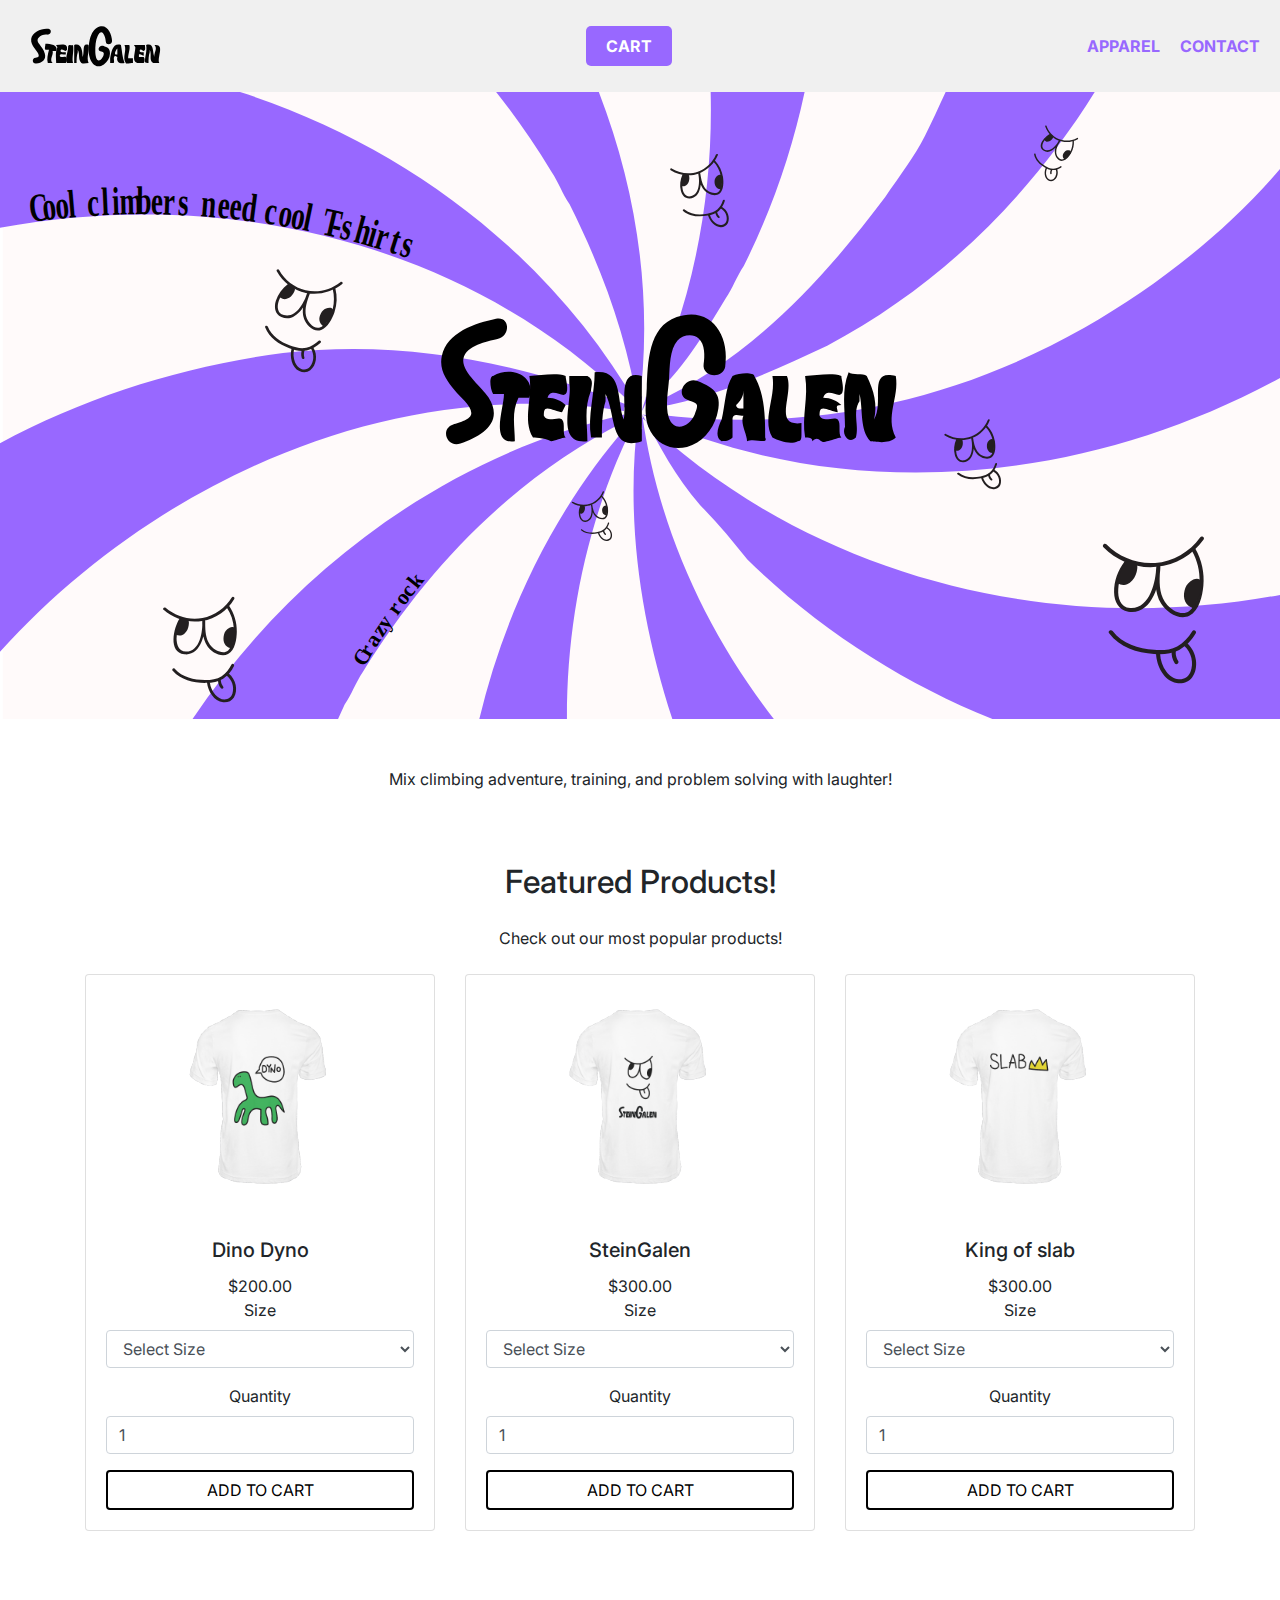
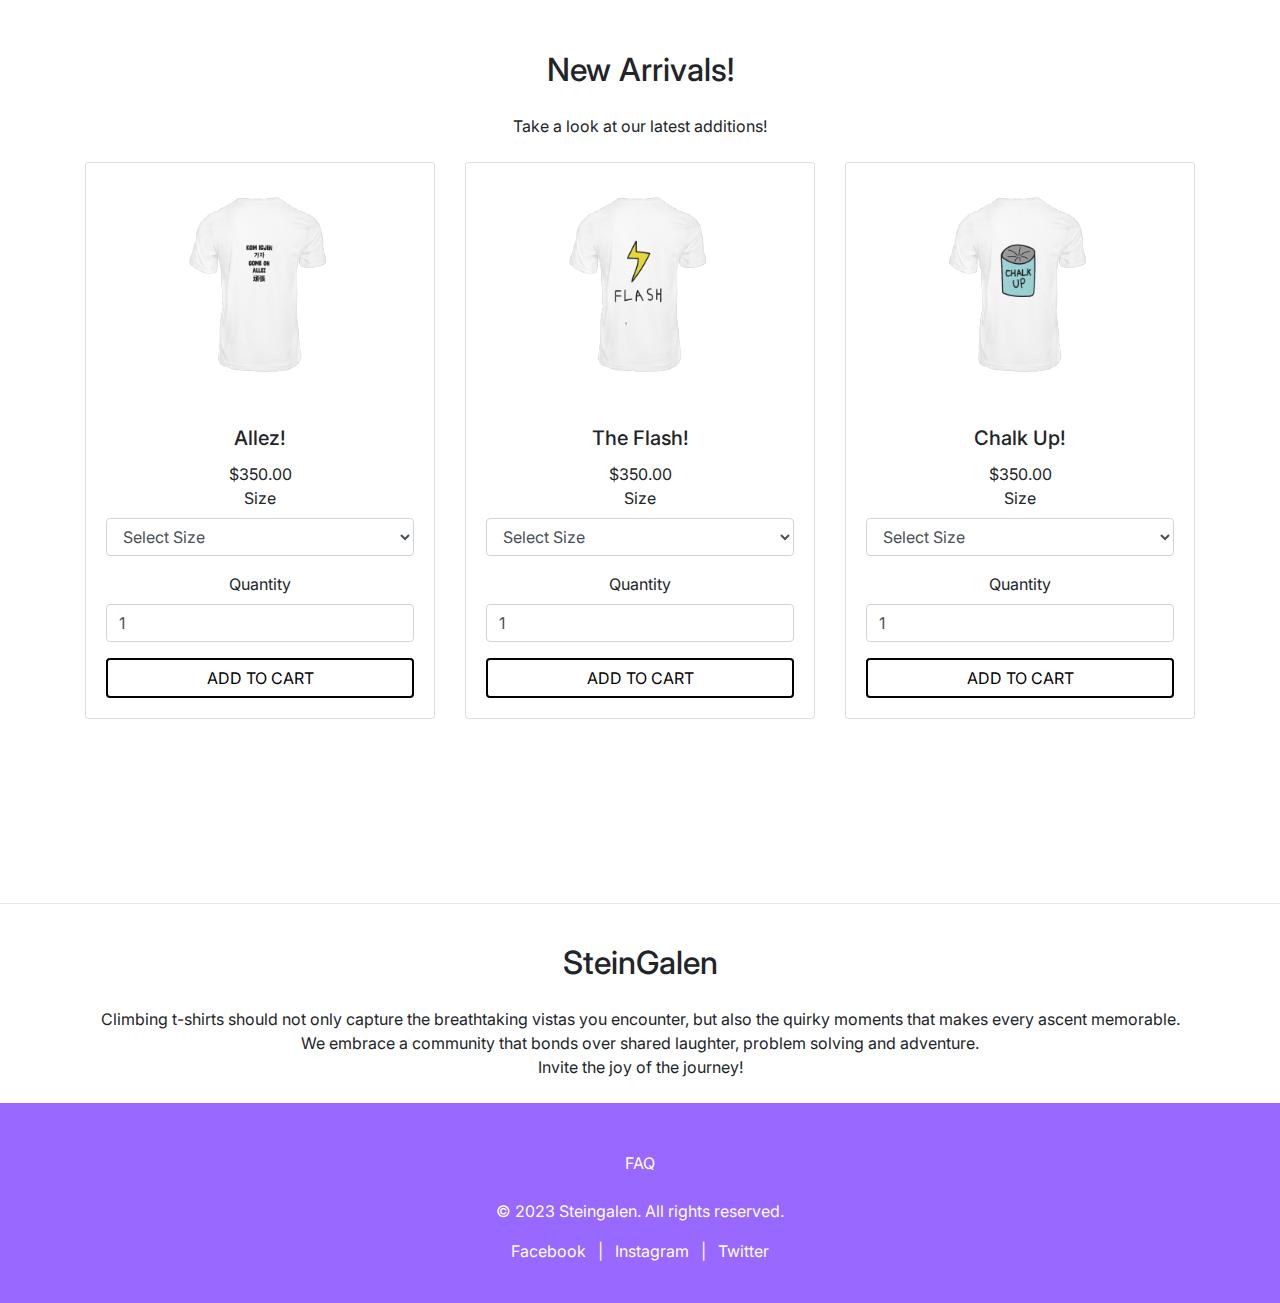
==== index.html @ 7aa998fc "Initial and full commit" ====
<!DOCTYPE html>
<html lang="en">

<head>
  <meta charset="UTF-8">
  <meta name="viewport" content="width=device-width, initial-scale=1.0">
  <title>SteinGalen - Home</title>
  <!-- Bootstrap CSS -->
  <link rel="stylesheet" href="https://stackpath.bootstrapcdn.com/bootstrap/4.3.1/css/bootstrap.min.css">
  <!-- Your Custom CSS -->
  <link rel="stylesheet" href="styles.css">
</head>

<body>

  <!-- Header -->
  <header>
    <div class="logo">
      <a href="index.html">
        <img src="fig/logo/steingalen_logo.svg" alt="Steingalen Logo">
      </a>
    </div>
    <div class="cart-button">
      <a href="cart.html" class="button"><strong>CART</strong></a>
    </div>
    <nav>
      <ul>
        <li><a href="apparel.html"><strong>APPAREL</strong></a></li>
        <li><a href="contact.html"><strong>CONTACT</strong></a></li>
      </ul>
    </nav>
  </header>

  <!-- Main Content -->
  <main>
    <!-- Banner Section -->
    <section class="banner">
      <img src="fig/products/steingalen_banner.svg" alt="Steingalen Banner" class="img-fluid w-100">
    </section>

    <!-- Text Section -->
    <section class="text-section text-center py-4">
      <br> <!-- Line break before your text -->
      <p>Mix climbing adventure, training, and problem solving with laughter!</p>
    </section>

    <!-- Featured Products -->
    <section class="featured-products py-5">
      <div class="container text-center">
        <h2 class="mb-4">Featured Products!</h2>
        <p>Check out our most popular products!</p>
        <br> <!-- Line break before your text -->
        <div class="row row-centered-columns" id="featured-products-row">
          <!-- Product cards will be appended here -->
        </div>
      </div>
    </section>

    <!-- New Arrivals -->
    <section class="new-arrivals py-5">
      <div class="container text-center">
        <h2 class="mb-4">New Arrivals!</h2>
        <p>Take a look at our latest additions!</p>
        <br> <!-- Line break before your text -->
        <div class="row row-centered-columns" id="new-arrivals-row">
          <!-- Product cards will be appended here -->
        </div>
      </div>
    </section>

    <!-- About -->
    <section class="about py-5">

    </section>

    <div id="notification" class="notification"></div>


    <hr>
    <!-- Text Section -->
    <section class="text-section text-center py-4">
      <div class="container">
        <h2 class="mb-4">SteinGalen</h2>
        <p>Climbing t-shirts should not only capture the breathtaking vistas you encounter, but also
          the quirky moments that makes every ascent memorable.</p>
        <p> We embrace a community
          that bonds over shared laughter, problem solving and adventure.</p>
        <p>Invite the joy of the journey!</p>
      </div>
    </section>

  </main>

  <!-- Footer -->
  <footer class="fixed-footer text-white text-center py-4">
    <div class="container">
      <div class="social-media mb-4 mt-4">
        <a href="faq.html" class="text-white mx-2">FAQ</a>
      </div>
      <p class="mb-0">&copy; 2023 Steingalen. All rights reserved.</p>
      <div class="mb-3 mt-3">
        <a href="#" class="text-white mx-2">Facebook</a> |
        <a href="#" class="text-white mx-2">Instagram</a> |
        <a href="#" class="text-white mx-2">Twitter</a>
      </div>
    </div>
  </footer>

  <!-- Bootstrap JS and dependencies -->
  <script src="https://code.jquery.com/jquery-3.3.1.slim.min.js"></script>
  <script src="https://cdnjs.cloudflare.com/ajax/libs/popper.js/1.14.7/umd/popper.min.js"></script>
  <script src="https://stackpath.bootstrapcdn.com/bootstrap/4.3.1/js/bootstrap.min.js"></script>

  <!-- Custom JS -->
  <script src="scripts.js"></script>
  <script>
    const products_featured = [
      { imageName: 't-shirt-dino.svg', productName: 'Dino Dyno', price: '200.00' },
      { imageName: 't-shirt-steingalen.svg', productName: 'SteinGalen', price: '300.00' },
      { imageName: 't-shirt-slabking.svg', productName: 'King of slab', price: '300.00' },
      // ... add more products as needed
    ];

    const products_new = [
      { imageName: 't-shirt-allez.svg', productName: 'Allez! ', price: '350.00' },
      { imageName: 't-shirt-flash.svg', productName: 'The Flash!', price: '350.00' },
      { imageName: 't-shirt-chalkup.svg', productName: 'Chalk Up!', price: '350.00' },
      // ... add more products as needed
    ];

    const featuredProductsRow = document.getElementById('featured-products-row');
    const newArrivalsRow = document.getElementById('new-arrivals-row');

    products_featured.forEach(product => {
      const productCardHTML = createProductCard(product.imageName, product.productName, product.price, 4, 4);
      featuredProductsRow.innerHTML += productCardHTML;
    });
    products_new.forEach(product => {
      const productCardHTML = createProductCard(product.imageName, product.productName, product.price, 4, 4);
      newArrivalsRow.innerHTML += productCardHTML;
    });
  </script>

</body>

</html>
---- styles.css ----
/* Import the Inter font */
/*TO-DO: download font to not require internet access*/
@import url('https://fonts.googleapis.com/css2?family=Inter:wght@400;600&display=swap');

:root {
    --main-color: #9868ff;
}

/* Apply the Inter font to the entire webpage */
body {
    font-family: 'Inter', sans-serif !important;
    /* To ensure content doesn't get hidden behind the footer */
    /*margin-bottom: 0px;
    /* Adjust this value based on the height of your footer */
}


/* Reset some default browser styles */
h1,
h2,
p,
ul {
    margin: 0;
    padding: 0;
}

/* Style the header */
header {
    display: flex;
    justify-content: space-between;
    align-items: center;
    padding: 20px;
    background-color: #f0f0f0;
}

/* Style the logo */
.logo img {
    width: 150px;
    /* Adjust the width as needed */
}

/* Style the cart button */
.cart-button .button {
    padding: 10px 20px;
    background-color: var(--main-color);
    color: white;
    border: none;
    border-radius: 5px;
    cursor: pointer;
    text-decoration: none;
}

/* You can also override Bootstrap's btn-primary class directly if you prefer */
.btn-primary {
    background-color: white;
    color: black;
    border: 2px solid #000000;
}

/* Style the navigation */
nav ul {
    display: flex;
    gap: 20px;
}

nav ul li {
    list-style-type: none;
}

/*
nav ul li a {
    text-decoration: none;
    color: #333;
}
*/
/* General styling for all nav links */
nav ul li a {
    color: var(--main-color);
    /* Bright color */
    text-decoration: none;
}

/* Specific styling for active nav link */
nav ul li a.active {
    color: #000000 !important;
    /* Default color */
}

/* style the footer if needed */
.fixed-footer {
    position: relative;
    bottom: 0;
    height: 200px;
    width: 100%;
    margin-top: auto;
    background-color: var(--main-color);
}

.row-centered-columns {
    display: flex;
    justify-content: center;
    flex-wrap: wrap;
}

.contact-form-container {
    max-width: 600px;
    margin: auto;
    padding: 20px;
    background-color: #f9f9f9;
    border-radius: 8px;
    width: 100%;
}

.contact-form-container label {
    display: block;
    margin-bottom: 5px;
    font-weight: bold;
}

.contact-form-container input,
.contact-form-container textarea {
    width: 100%;
    padding: 10px;
    margin-bottom: 10px;
    border: 1px solid #ccc;
    border-radius: 4px;
}

.contact-form-container button {
    background-color: var(--main-color);
    color: white;
    padding: 10px 20px;
    border: none;
    border-radius: 4px;
    cursor: pointer;
}

/* make sure <main> takes enough space */
.flex-container {
    display: flex;
    flex-direction: column;
    min-height: 100vh;
}

.flex-item-grow {
    flex-grow: 1;
    display: flex;
    flex-direction: column;
    justify-content: center;
    /* Center children vertically */
    align-items: center;
    /* Center children horizontally */
}

/* message thanks */
.thank-you-container {
    text-align: center;
    padding: 50px;
}

.thank-you-container h1 {
    font-size: 48px;
    /* Adjust size to your preference */
    margin-bottom: 20px;
}

.thank-you-container p {
    font-size: 24px;
    /* Adjust size to your preference */
}

/* FAQ */
.faq-main {
    margin: 20px;
    display: flex;
    justify-content: center;
    align-items: center;
    height: 15vh;
    /* Sets the height of the section to 100% of the viewport height */
    text-align: center;
    /* Centers the text horizontally */
}

.faq-main h1 {
    margin: 0;
    /* Removes default margin from the heading */
}

.faq-category {
    margin: 20px;
}

.faq-question {
    width: 100%;
    text-align: left;
    background-color: #f9f9f9;
    border: none;
    padding: 15px;
    cursor: pointer;
    font-size: 18px;
}

.faq-answer {
    display: none;
    /* Hide answers initially */
    padding: 15px;
    background-color: #f1f1f1;
    border-top: 1px solid #ddd;
}

/* Styles for the contact-info section */
.contact-info {
    background-color: #f9f9f9;
    /* Light grey background */
    padding: 20px;
    /* Padding around the text */
    text-align: center;
    /* Center the text */
    border: 1px solid #e0e0e0;
    /* Light border around the section */
    border-radius: 8px;
    /* Rounded corners */
    margin: 60px;
    /* Space outside the section */
    font-size: 18px;
    /* Larger text for readability */
}

.contact-info a {
    color: #007BFF;
    /* Link color (Bootstrap default blue) */
    text-decoration: none;
    /* Remove underline */
    font-weight: bold;
    /* Bold text for emphasis */
    padding: 5px;
    /* Padding around the link text */
    border-radius: 4px;
    /* Slight rounding of corners */
}

.contact-info a:hover {
    background-color: #007BFF;
    /* Link color on hover */
    color: #ffffff;
    /* Text color on hover */
}

.notification {
    position: fixed;
    bottom: 20px;
    left: 50%;
    transform: translateX(-50%);
    background-color: #44c767;
    /* Change color to your preference */
    color: white;
    padding: 10px 20px;
    border-radius: 5px;
    display: none;
    /* Hidden by default */
    z-index: 1000;
}


.quantity-input {
    width: 50px;
}

/* styles.css */
.product-image {
    width: 50%;
    height: auto;
}

.payment-logo {
    width: 50px;
    height: auto;
    margin-right: 10px;
}

.form-check-label {
    display: flex;
    align-items: center;
}
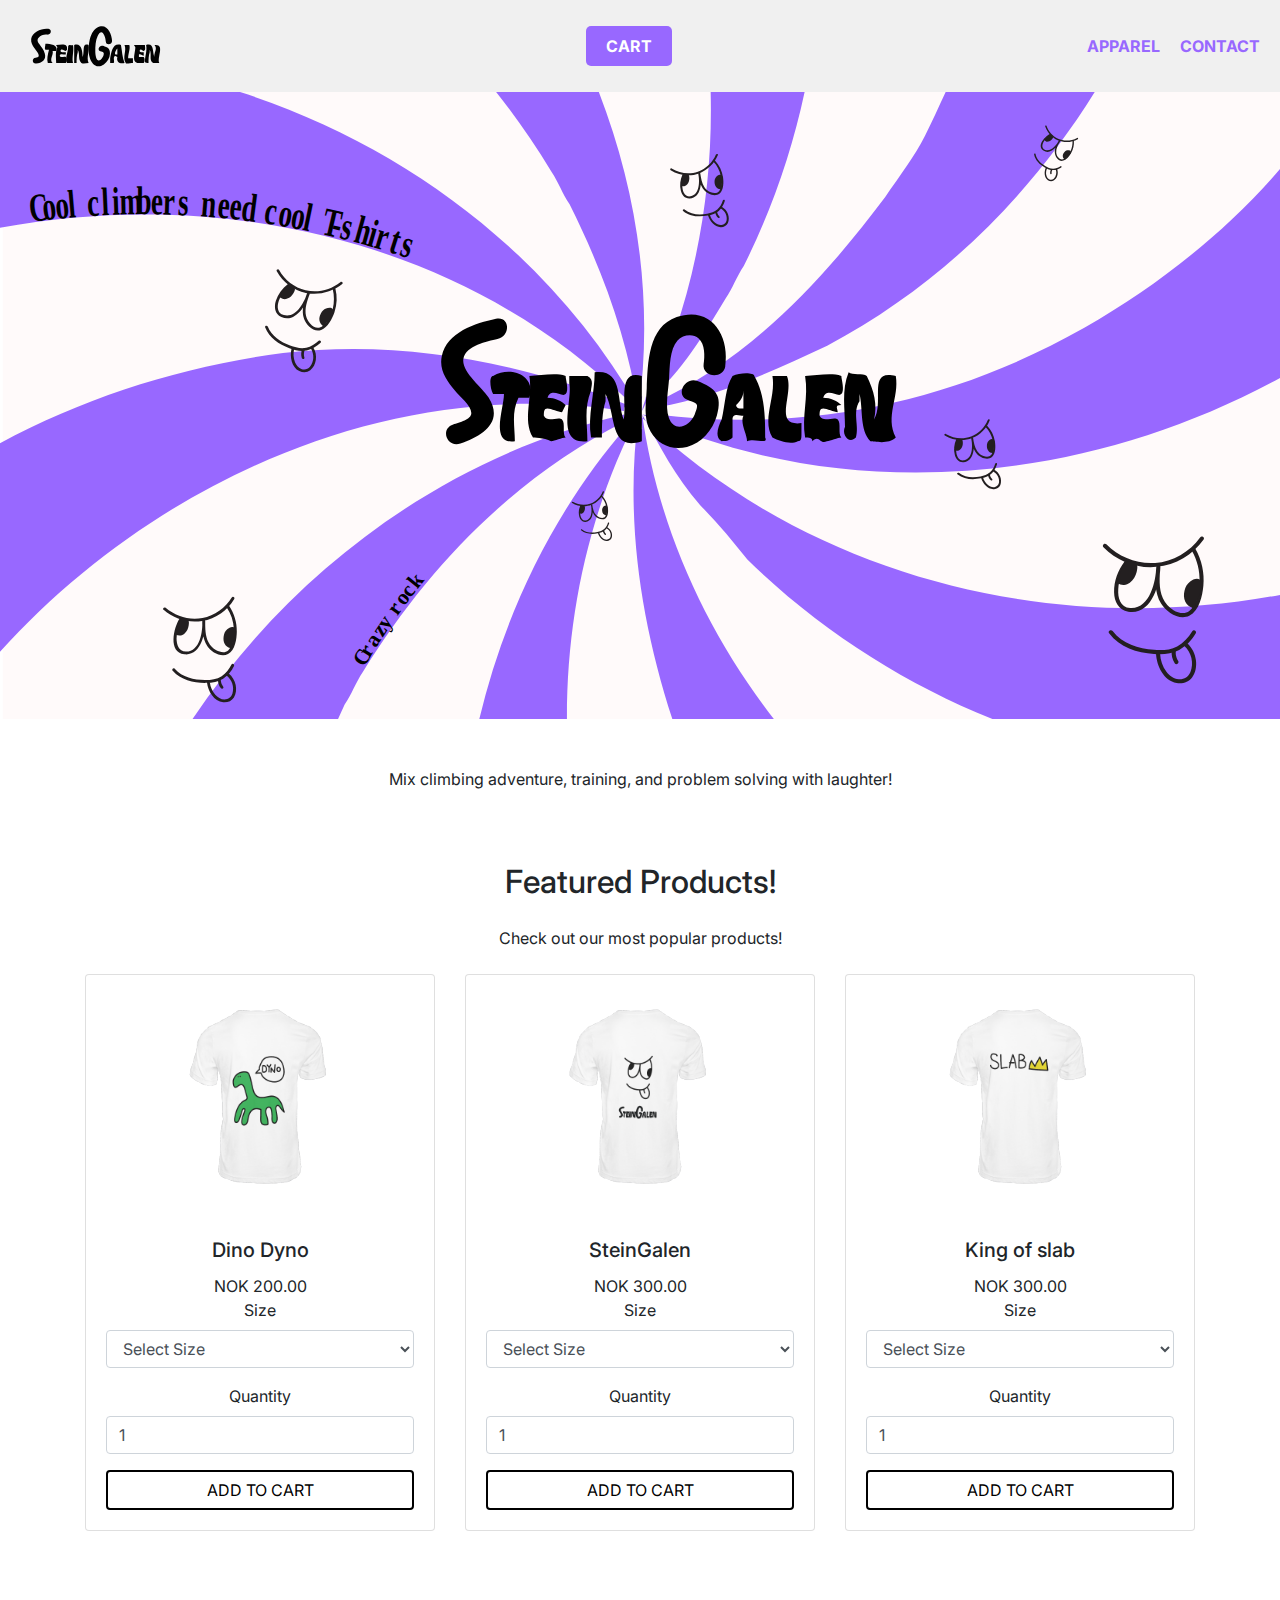
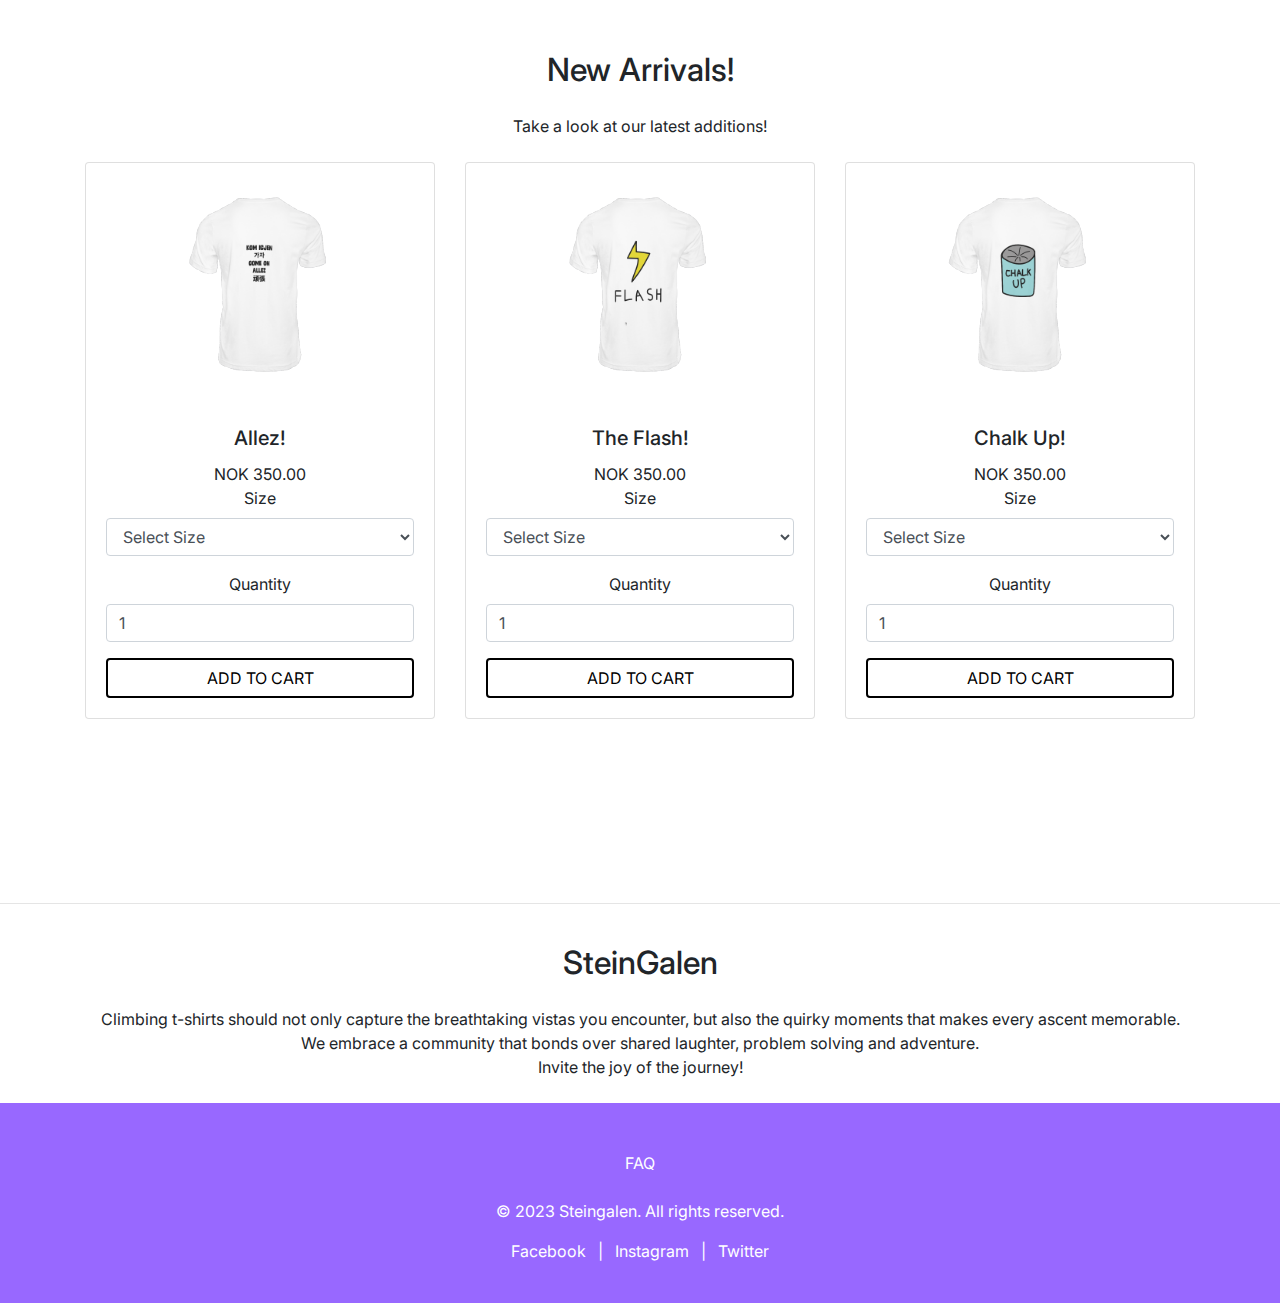
==== commit 301d3247: "update with nok" ====
--- a/index.html
+++ b/index.html
@@ -40,7 +40,7 @@
 
     <!-- Text Section -->
     <section class="text-section text-center py-4">
-      <br> <!-- Line break before your text -->
+      <br>
       <p>Mix climbing adventure, training, and problem solving with laughter!</p>
     </section>
 
@@ -49,7 +49,7 @@
       <div class="container text-center">
         <h2 class="mb-4">Featured Products!</h2>
         <p>Check out our most popular products!</p>
-        <br> <!-- Line break before your text -->
+        <br>
         <div class="row row-centered-columns" id="featured-products-row">
           <!-- Product cards will be appended here -->
         </div>
@@ -61,7 +61,7 @@
       <div class="container text-center">
         <h2 class="mb-4">New Arrivals!</h2>
         <p>Take a look at our latest additions!</p>
-        <br> <!-- Line break before your text -->
+        <br>
         <div class="row row-centered-columns" id="new-arrivals-row">
           <!-- Product cards will be appended here -->
         </div>
@@ -77,7 +77,6 @@
 
 
     <hr>
-    <!-- Text Section -->
     <section class="text-section text-center py-4">
       <div class="container">
         <h2 class="mb-4">SteinGalen</h2>
--- a/styles.css
+++ b/styles.css
@@ -50,7 +50,7 @@
     text-decoration: none;
 }
 
-/* You can also override Bootstrap's btn-primary class directly if you prefer */
+/* Override Bootstrap's btn-primary class directly */
 .btn-primary {
     background-color: white;
     color: black;
@@ -67,12 +67,6 @@
     list-style-type: none;
 }
 
-/*
-nav ul li a {
-    text-decoration: none;
-    color: #333;
-}
-*/
 /* General styling for all nav links */
 nav ul li a {
     color: var(--main-color);
@@ -252,7 +246,6 @@
     left: 50%;
     transform: translateX(-50%);
     background-color: #44c767;
-    /* Change color to your preference */
     color: white;
     padding: 10px 20px;
     border-radius: 5px;
